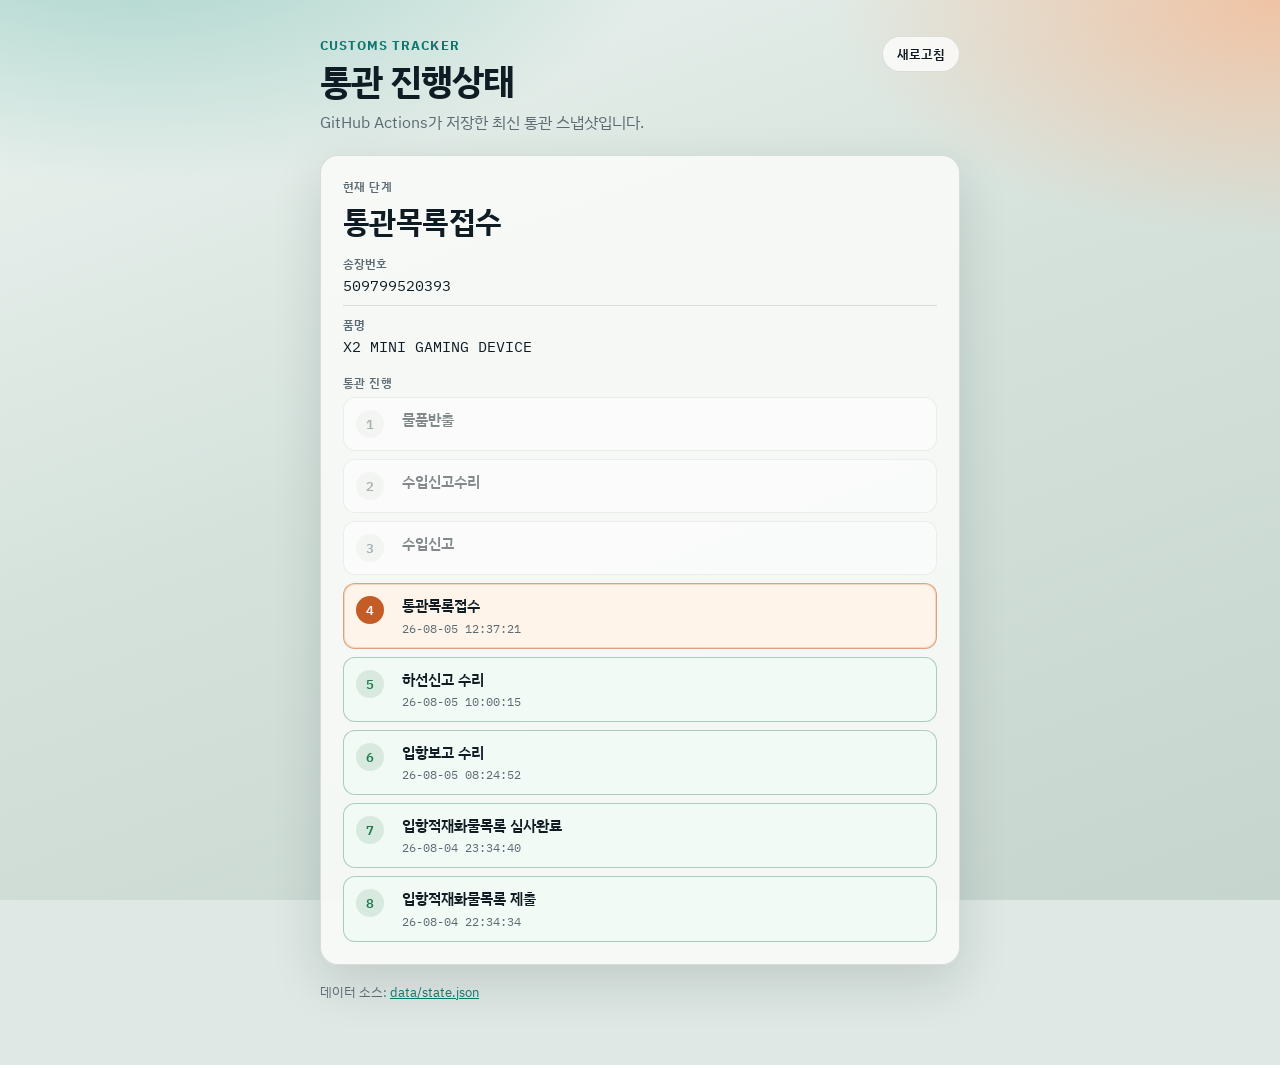
==== docs/index.html @ 895d89a1 "Add CJ domestic tracking, dual Kakao alerts, and Pages mode switch. EOF  Co-authored-by: Cursor <cur" ====
<!DOCTYPE html>
<html lang="ko">
<head>
  <meta charset="UTF-8" />
  <meta name="viewport" content="width=device-width, initial-scale=1" />
  <title>Customs Tracker · 통관 상태</title>
  <link rel="preconnect" href="https://fonts.googleapis.com" />
  <link rel="preconnect" href="https://fonts.gstatic.com" crossorigin />
  <link href="https://fonts.googleapis.com/css2?family=IBM+Plex+Sans+KR:wght@400;500;600;700&family=IBM+Plex+Mono:wght@500&display=swap" rel="stylesheet" />
  <link rel="stylesheet" href="./style.css" />
</head>
<body>
  <div class="bg"></div>
  <main class="shell">
    <header class="top">
      <div>
        <p class="brand">Customs Tracker</p>
        <h1 id="pageTitle">통관 진행상태</h1>
        <p class="sub" id="pageSub">GitHub Actions가 저장한 최신 통관 스냅샷입니다.</p>
      </div>
      <button type="button" class="refresh" id="refreshBtn">새로고침</button>
    </header>

    <section class="card" id="statusCard" aria-live="polite">
      <p class="muted" id="loading">불러오는 중…</p>
    </section>

    <p class="foot muted">
      데이터 소스:
      <a href="https://github.com/ybs8625-cmd/customs-tracker/blob/master/data/state.json" target="_blank" rel="noreferrer">data/state.json</a>
    </p>
  </main>
  <script src="./app.js"></script>
</body>
</html>
---- docs/style.css ----
:root {
  --ink: #0f1c24;
  --muted: #5c6b73;
  --accent: #0f766e;
  --line: rgba(15, 28, 36, 0.12);
  --panel: rgba(248, 250, 247, 0.92);
  --shadow: 0 18px 50px rgba(15, 28, 36, 0.14);
  font-family: "IBM Plex Sans KR", sans-serif;
}

* { box-sizing: border-box; }

body {
  margin: 0;
  min-height: 100vh;
  color: var(--ink);
  background: #dfe8e4;
}

.bg {
  position: fixed;
  inset: 0;
  z-index: -1;
  background:
    radial-gradient(1000px 500px at 10% -10%, #9fd0c6 0%, transparent 55%),
    radial-gradient(900px 480px at 100% 0%, #f0c3a4 0%, transparent 50%),
    linear-gradient(160deg, #edf3f0 0%, #d5e2dc 45%, #c7d5cf 100%);
}

.shell {
  width: min(640px, calc(100% - 32px));
  margin: 0 auto;
  padding: 36px 0 64px;
}

.top {
  display: flex;
  justify-content: space-between;
  gap: 16px;
  align-items: flex-start;
  margin-bottom: 22px;
}

.brand {
  margin: 0 0 6px;
  font-size: 13px;
  letter-spacing: 0.08em;
  text-transform: uppercase;
  color: var(--accent);
  font-weight: 700;
}

h1 {
  margin: 0;
  font-size: clamp(28px, 5vw, 36px);
  line-height: 1.15;
  letter-spacing: -0.03em;
}

.sub {
  margin: 10px 0 0;
  color: var(--muted);
}

.refresh {
  flex: none;
  border: 1px solid var(--line);
  background: rgba(255, 255, 255, 0.75);
  color: var(--ink);
  border-radius: 999px;
  padding: 8px 14px;
  font: inherit;
  font-size: 13px;
  font-weight: 600;
  cursor: pointer;
}

.card {
  background: var(--panel);
  border: 1px solid var(--line);
  border-radius: 18px;
  box-shadow: var(--shadow);
  padding: 22px;
}

.muted { color: var(--muted); }

.label {
  margin: 0 0 6px;
  font-size: 12px;
  font-weight: 600;
  letter-spacing: 0.04em;
  text-transform: uppercase;
  color: var(--muted);
}

.status {
  margin: 0 0 14px;
  font-size: clamp(24px, 4vw, 30px);
  font-weight: 700;
  letter-spacing: -0.02em;
}

.meta {
  display: grid;
  gap: 10px;
  margin: 0 0 18px;
}

.meta .row {
  display: grid;
  gap: 4px;
  padding-top: 10px;
  border-top: 1px solid var(--line);
}

.meta .row:first-child { padding-top: 0; border-top: 0; }

.meta dt {
  margin: 0;
  font-size: 12px;
  font-weight: 600;
  color: var(--muted);
}

.meta dd {
  margin: 0;
  font-family: "IBM Plex Mono", monospace;
  font-size: 15px;
  word-break: break-all;
}

.steps-label { margin-top: 4px; }

.timeline {
  display: grid;
  gap: 8px;
}

.stage {
  display: grid;
  grid-template-columns: 36px 1fr;
  gap: 10px;
  align-items: start;
  border-radius: 12px;
  border: 1px solid var(--line);
  background: #fff;
  padding: 12px;
}

.stage.done {
  border-color: rgba(31, 122, 77, 0.35);
  background: #f2faf5;
}

.stage.current {
  border-color: rgba(196, 92, 38, 0.55);
  background: #fff4ea;
  box-shadow: inset 0 0 0 1px rgba(196, 92, 38, 0.18);
}

.stage.pending { opacity: 0.5; }

.stage .n {
  width: 28px;
  height: 28px;
  border-radius: 999px;
  display: grid;
  place-items: center;
  font-family: "IBM Plex Mono", monospace;
  font-size: 13px;
  font-weight: 600;
  color: var(--muted);
  background: rgba(15, 28, 36, 0.06);
}

.stage.current .n {
  color: #fff;
  background: #c45c26;
}

.stage.done .n {
  color: #1f7a4d;
  background: rgba(31, 122, 77, 0.12);
}

.stage .name {
  font-size: 15px;
  font-weight: 600;
  line-height: 1.35;
}

.stage .when {
  margin-top: 4px;
  font-size: 12px;
  font-family: "IBM Plex Mono", monospace;
  color: var(--muted);
}

.error {
  color: #b42318;
  margin: 0;
  font-weight: 600;
}

.note {
  margin: 0 0 14px;
  font-size: 13px;
}

.foot {
  margin: 18px 0 0;
  font-size: 13px;
}

.foot a { color: var(--accent); }
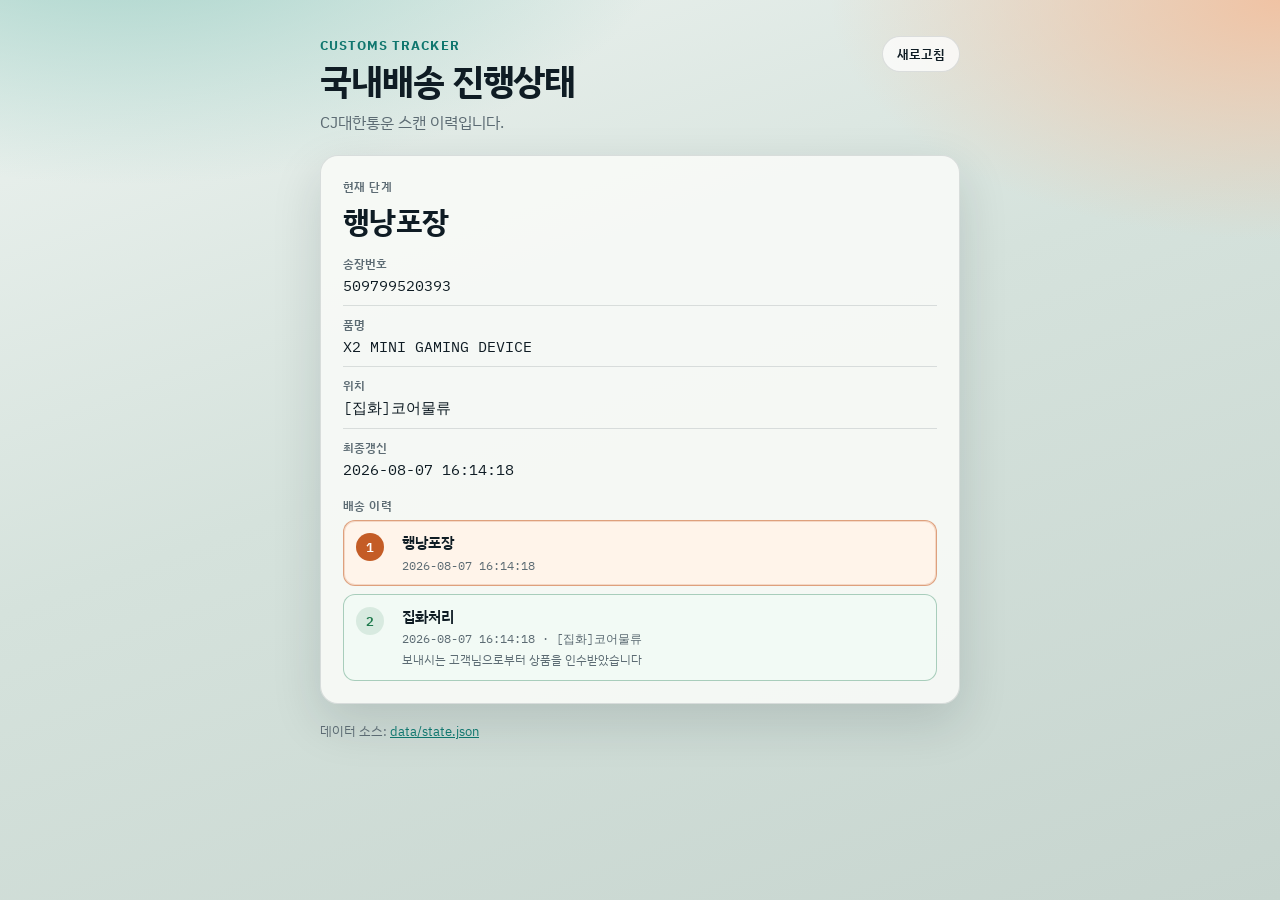
==== commit c110bdbf: "Bust Pages cache so domestic history-only UI loads. Co-authored-by: ybs8625-cmd <ybs8625-cmd@users.n" ====
--- a/docs/index.html
+++ b/docs/index.html
@@ -30,6 +30,6 @@
       <a href="https://github.com/ybs8625-cmd/customs-tracker/blob/master/data/state.json" target="_blank" rel="noreferrer">data/state.json</a>
     </p>
   </main>
-  <script src="./app.js"></script>
+  <script src="./app.js?v=20260807b"></script>
 </body>
 </html>
--- a/docs/style.css
+++ b/docs/style.css
@@ -184,6 +184,13 @@
   background: rgba(31, 122, 77, 0.12);
 }
 
+.ev-note {
+  margin-top: 4px;
+  font-size: 12px;
+  color: var(--muted);
+  line-height: 1.35;
+}
+
 .stage .name {
   font-size: 15px;
   font-weight: 600;
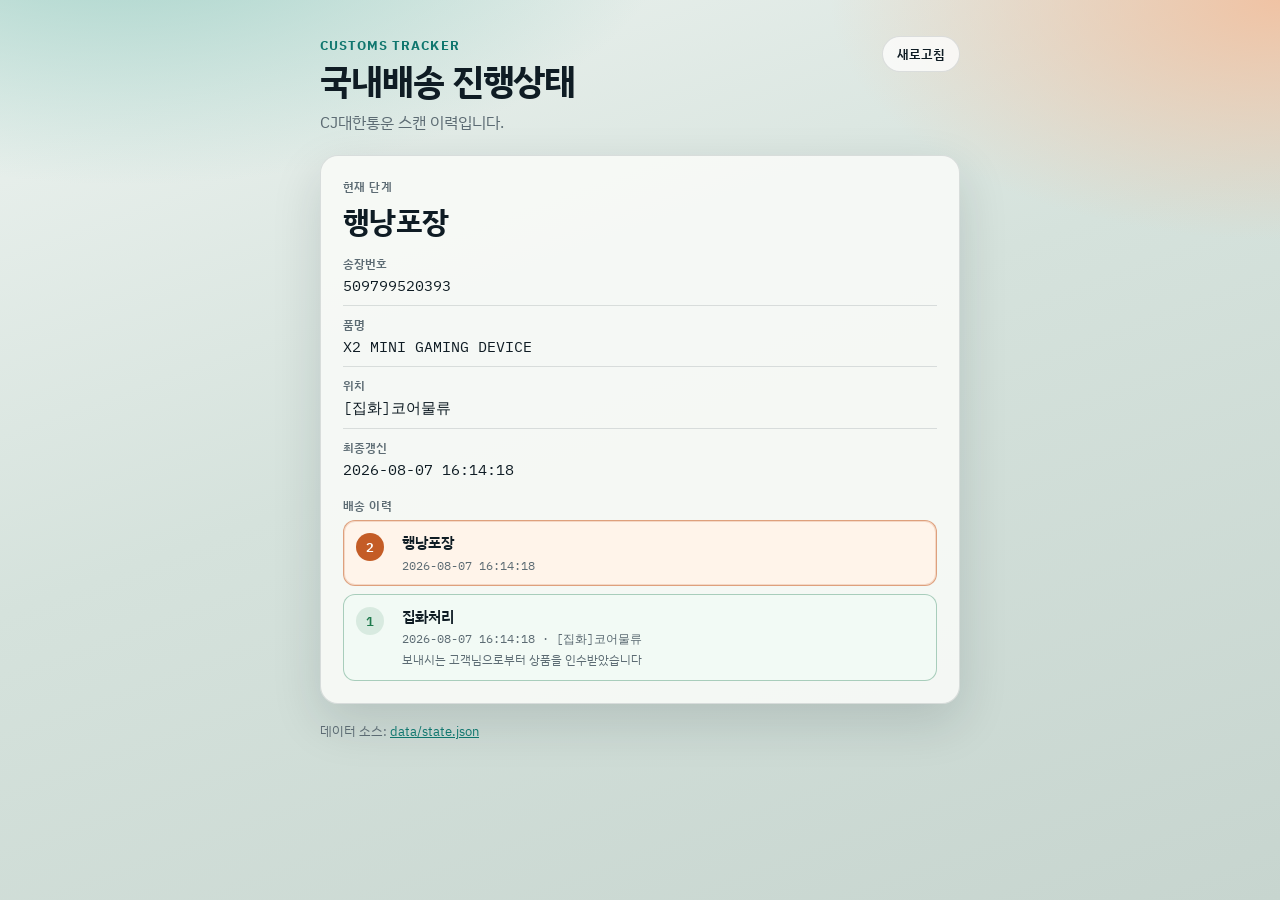
==== commit c8b99daa: "Number timelines from the bottom (1 at oldest) for customs and domestic. Co-authored-by: ybs8625-cmd" ====
--- a/docs/index.html
+++ b/docs/index.html
@@ -30,6 +30,6 @@
       <a href="https://github.com/ybs8625-cmd/customs-tracker/blob/master/data/state.json" target="_blank" rel="noreferrer">data/state.json</a>
     </p>
   </main>
-  <script src="./app.js?v=20260807b"></script>
+  <script src="./app.js?v=20260807c"></script>
 </body>
 </html>
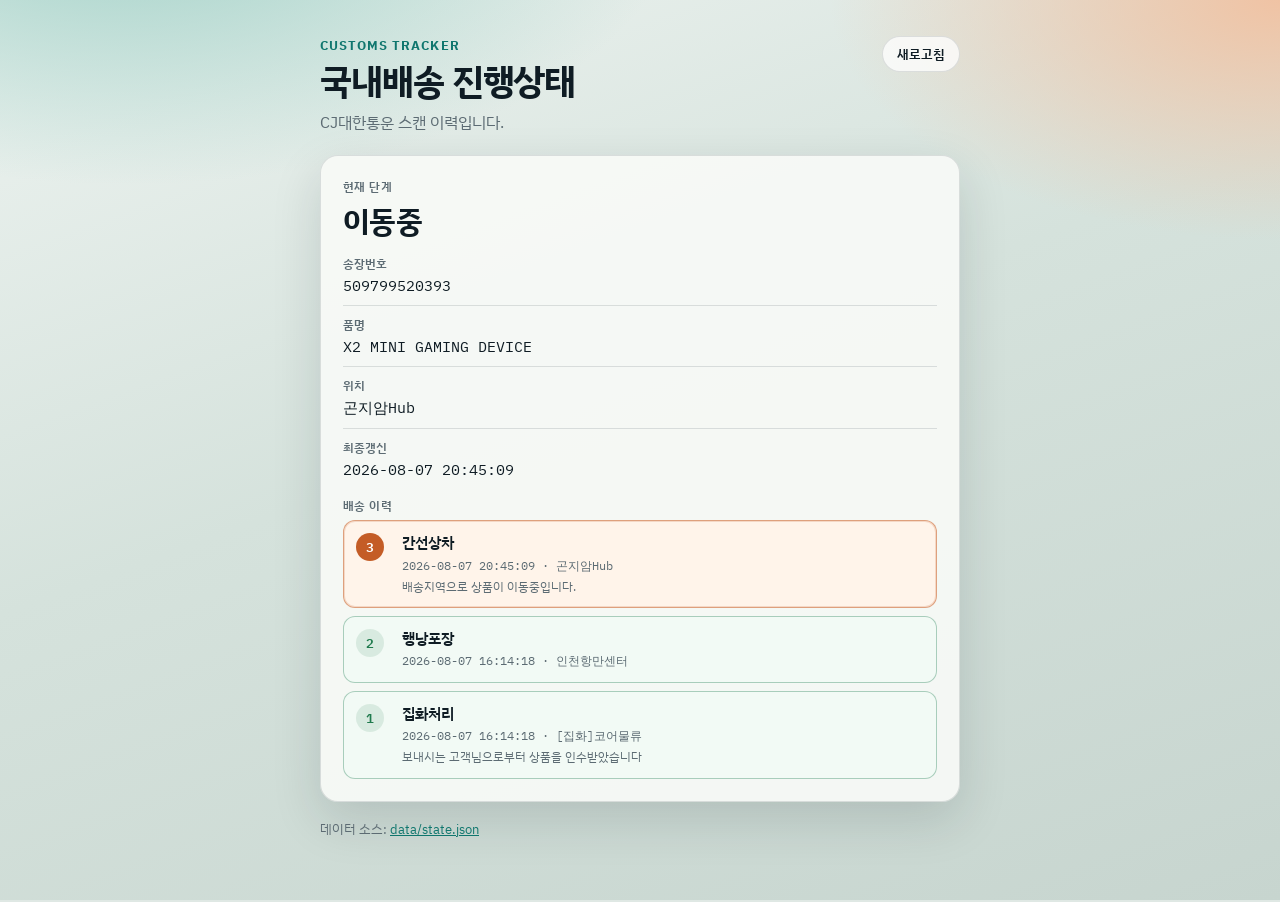
==== commit 6306817d: "Preserve full domestic scan history across CJ updates. Merge previous state events with each CJ fetc" ====
--- a/docs/index.html
+++ b/docs/index.html
@@ -30,6 +30,6 @@
       <a href="https://github.com/ybs8625-cmd/customs-tracker/blob/master/data/state.json" target="_blank" rel="noreferrer">data/state.json</a>
     </p>
   </main>
-  <script src="./app.js?v=20260807c"></script>
+  <script src="./app.js?v=20260807d"></script>
 </body>
 </html>
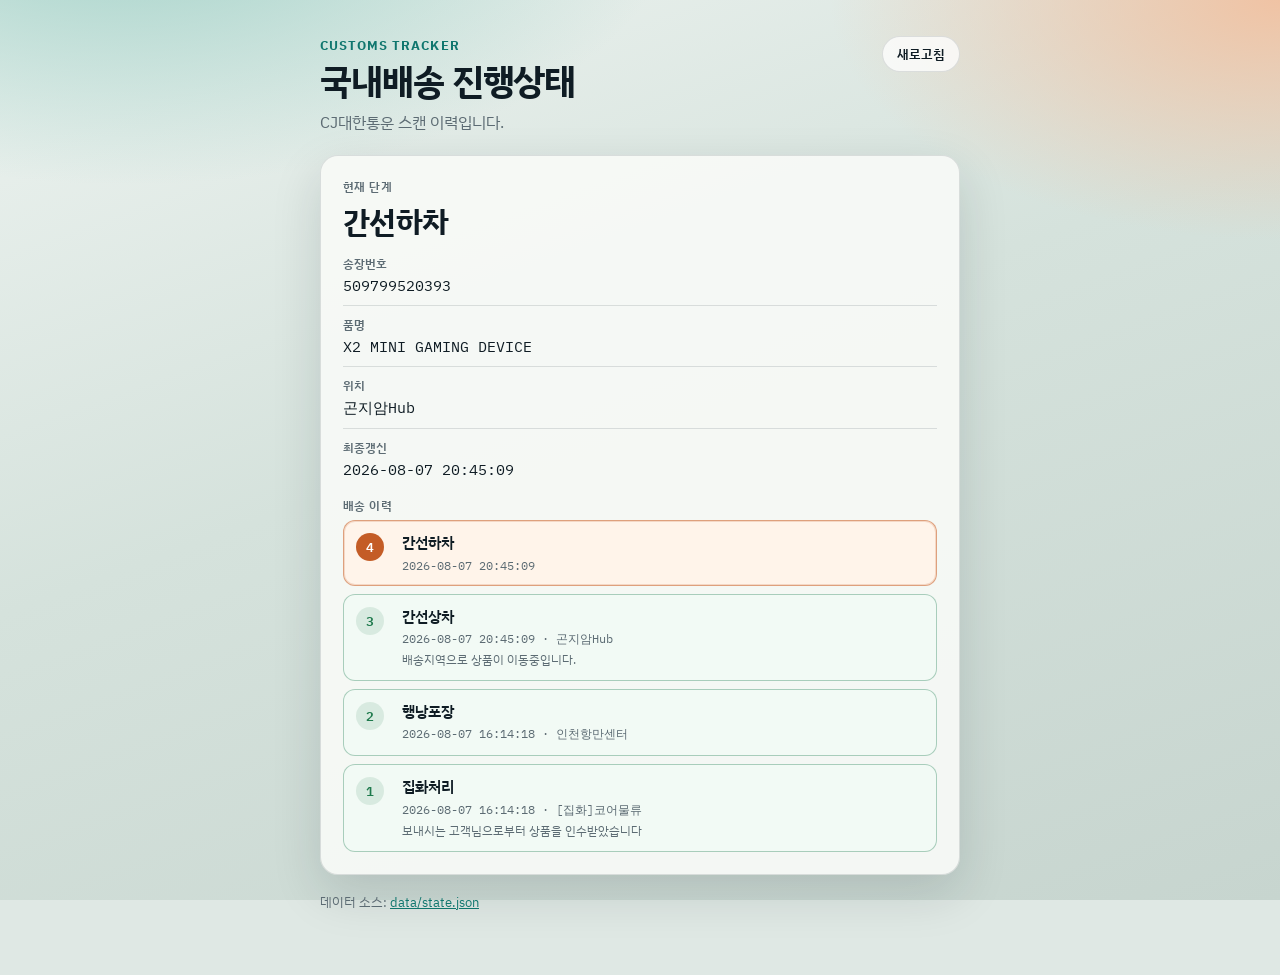
==== commit 458ced2d: "Show every CJ scan detail (간선상차/하차) instead of coarse stages. Stop collapsing summary codes like 41 " ====
--- a/docs/index.html
+++ b/docs/index.html
@@ -30,6 +30,6 @@
       <a href="https://github.com/ybs8625-cmd/customs-tracker/blob/master/data/state.json" target="_blank" rel="noreferrer">data/state.json</a>
     </p>
   </main>
-  <script src="./app.js?v=20260807d"></script>
+  <script src="./app.js?v=20260807e"></script>
 </body>
 </html>
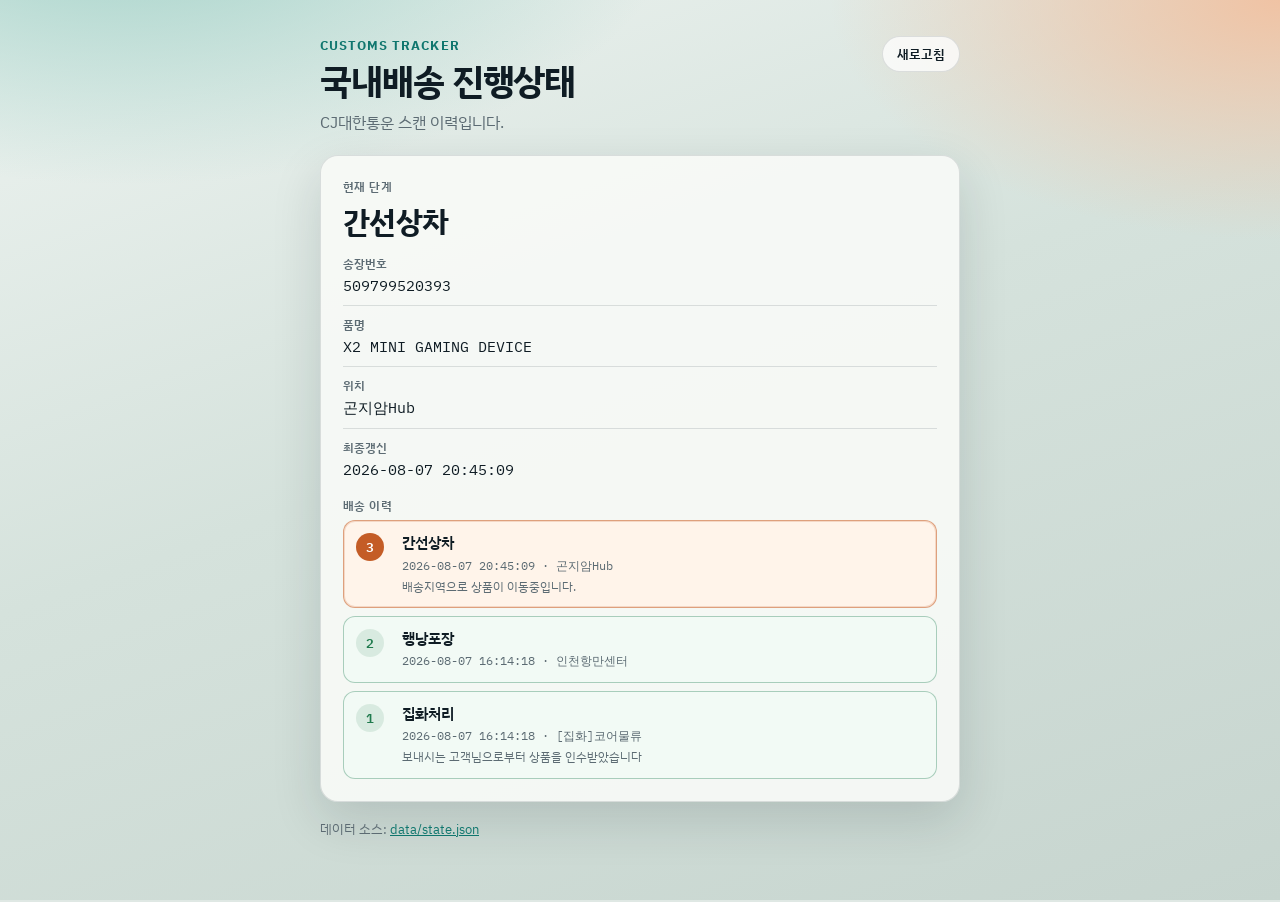
==== commit d1fc3b5b: "Only show real CJ scan rows; drop fake 간선하차 summary events. nsDlvNm codes like 41 are current-status" ====
--- a/docs/index.html
+++ b/docs/index.html
@@ -30,6 +30,6 @@
       <a href="https://github.com/ybs8625-cmd/customs-tracker/blob/master/data/state.json" target="_blank" rel="noreferrer">data/state.json</a>
     </p>
   </main>
-  <script src="./app.js?v=20260807e"></script>
+  <script src="./app.js?v=20260807f"></script>
 </body>
 </html>
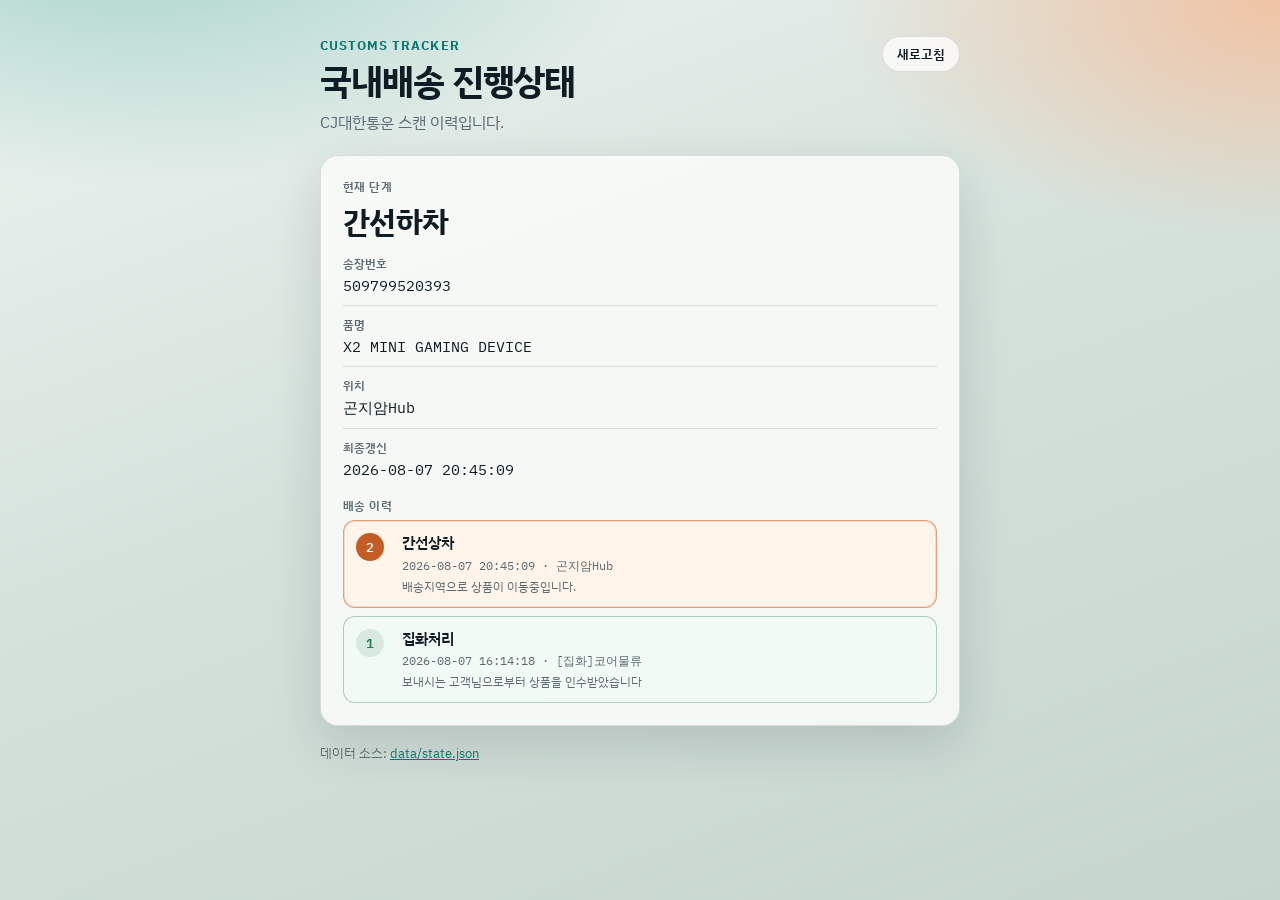
==== commit acefe182: "Fix domestic timeline: status from CJ summary, history from real scans. Stop injecting nsDlvNm (41/R" ====
--- a/docs/index.html
+++ b/docs/index.html
@@ -30,6 +30,6 @@
       <a href="https://github.com/ybs8625-cmd/customs-tracker/blob/master/data/state.json" target="_blank" rel="noreferrer">data/state.json</a>
     </p>
   </main>
-  <script src="./app.js?v=20260807f"></script>
+  <script src="./app.js?v=20260807g"></script>
 </body>
 </html>
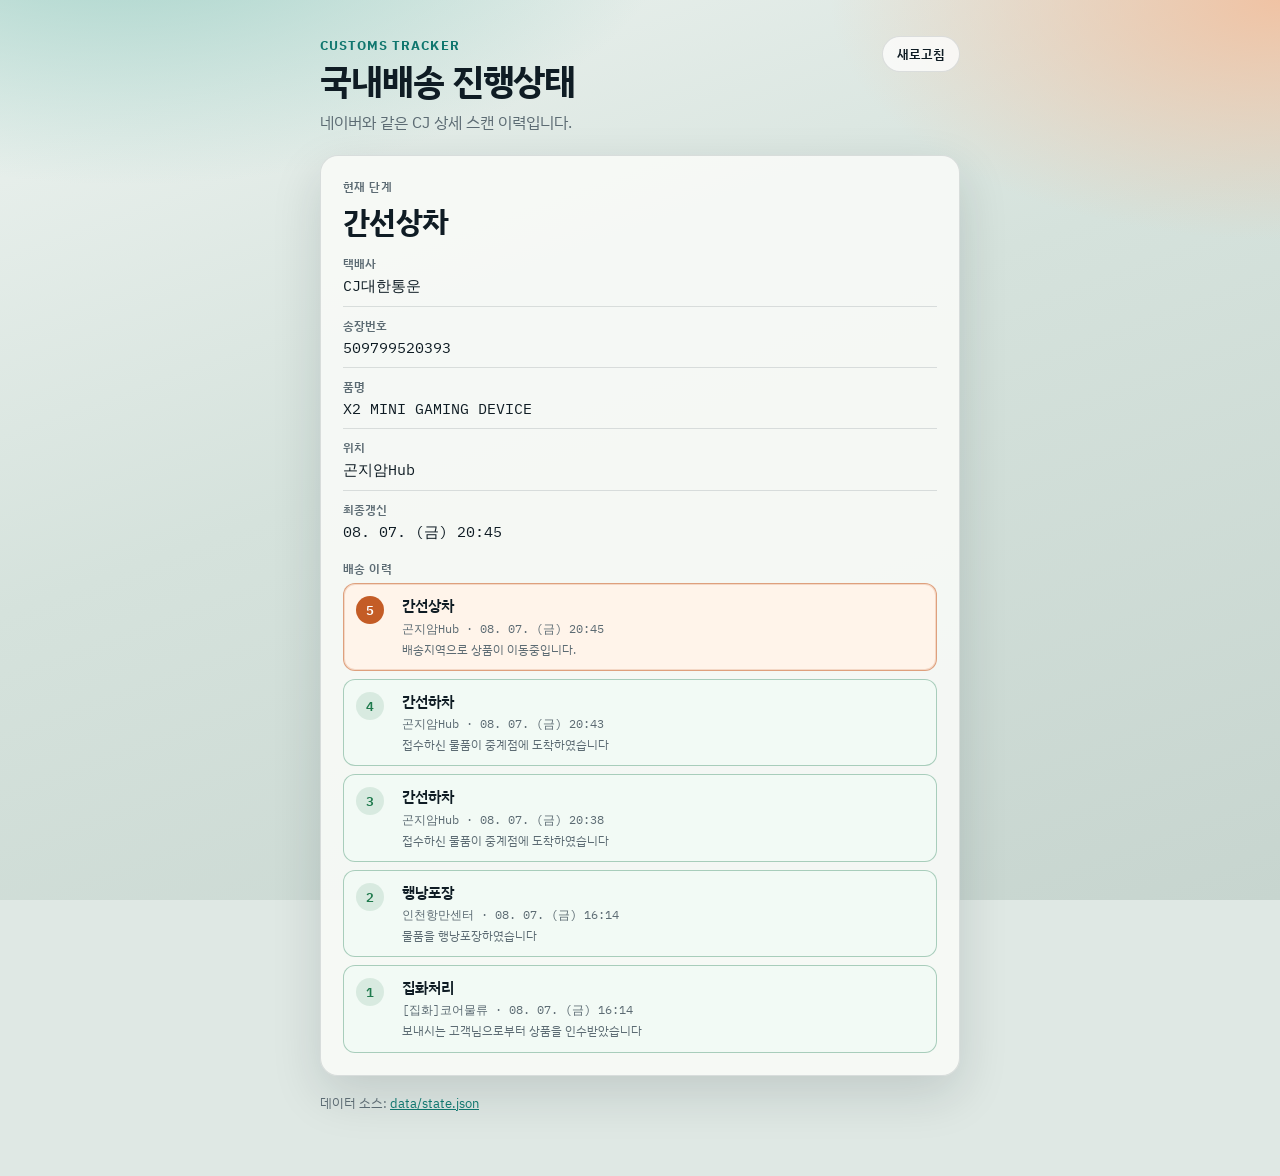
==== commit a72cf2e5: "Use CJ next tracking API so scans match Naver Pay. www tracking-detail omits hub 간선하차 rows; switch t" ====
--- a/docs/index.html
+++ b/docs/index.html
@@ -30,6 +30,6 @@
       <a href="https://github.com/ybs8625-cmd/customs-tracker/blob/master/data/state.json" target="_blank" rel="noreferrer">data/state.json</a>
     </p>
   </main>
-  <script src="./app.js?v=20260807g"></script>
+  <script src="./app.js?v=20260807h"></script>
 </body>
 </html>
